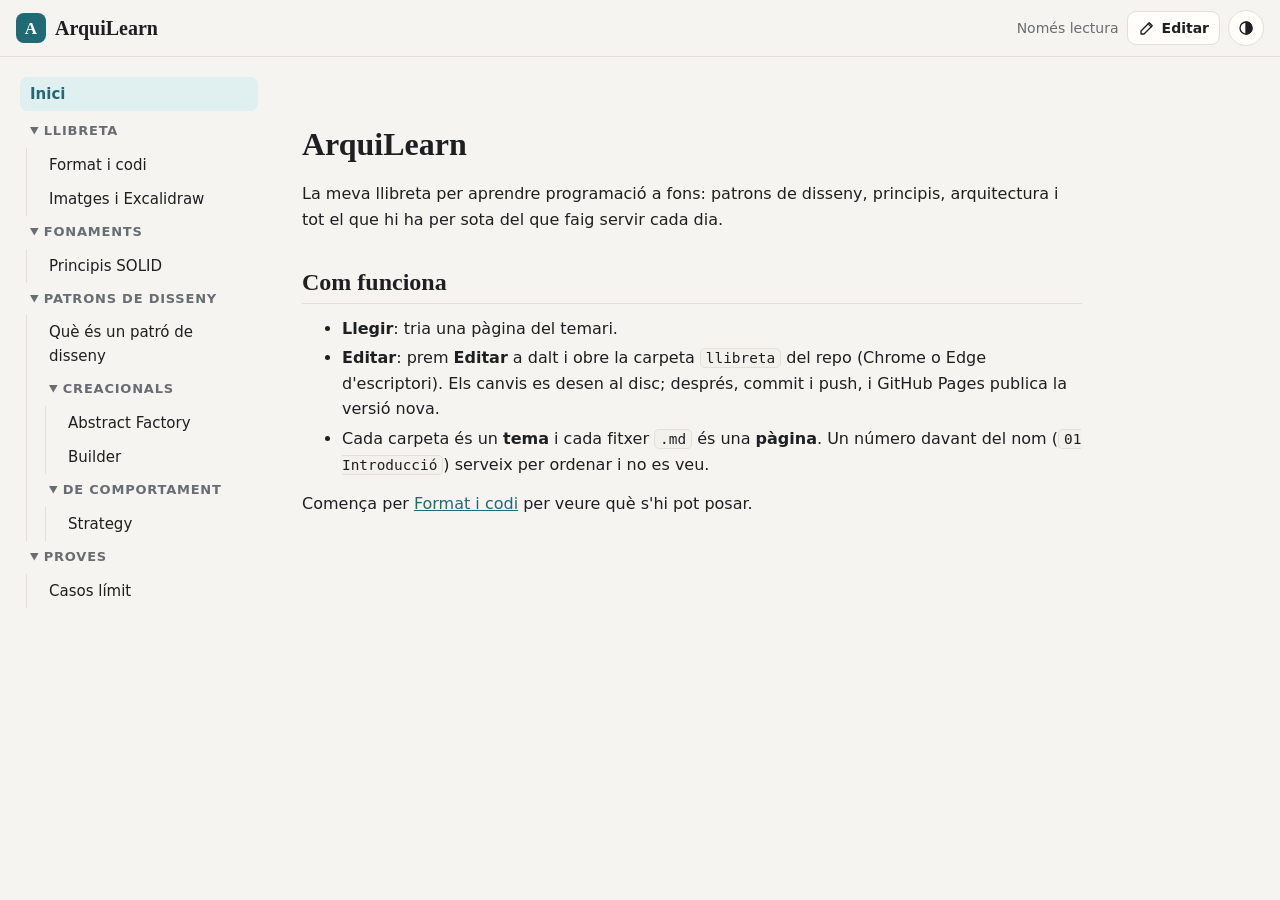
==== index.html @ 18be18cd "First commit" ====
<!DOCTYPE html>
<html lang="ca">
<head>
<meta charset="utf-8">
<meta name="viewport" content="width=device-width, initial-scale=1, viewport-fit=cover">
<meta name="color-scheme" content="light dark">
<meta name="description" content="Llibreta d'aprenentatge: programació, patrons de disseny i arquitectura.">
<title>ArquiLearn</title>
<link rel="icon" type="image/svg+xml" href="assets/favicon.svg">
<link rel="stylesheet" href="css/styles.css?v=3">
<script>
  // Tema abans de pintar, perquè no parpellegi (la mateixa clau que Prefs.theme, a js/prefs.js).
  try { const th = localStorage.getItem('arqui:tema'); if (th) document.documentElement.dataset.theme = th; } catch {}
</script>
</head>
<body>
<header class="top">
  <a class="brand" href="#/"><span class="brand-k" aria-hidden="true">A</span>ArquiLearn</a>
  <div class="top-tools">
    <div id="mode" class="mode"></div>
    <button type="button" id="themeBtn" class="icon-btn" title="Tema clar o fosc" aria-label="Tema clar o fosc">
      <svg class="i" viewBox="0 0 24 24" aria-hidden="true"><circle cx="12" cy="12" r="8"/><path d="M12 4a8 8 0 0 1 0 16z" fill="currentColor"/></svg>
    </button>
  </div>
</header>

<div class="layout">
  <aside id="side" class="side" aria-label="Temari"></aside>
  <main id="view" class="main"></main>
</div>

<div id="toast" class="toast" role="status" aria-live="polite" hidden></div>

<script src="vendor/marked.umd.js?v=3"></script>
<script src="vendor/purify.min.js?v=3"></script>
<script src="vendor/highlight.min.js?v=3"></script>
<script src="js/prefs.js?v=3"></script>
<script src="js/util.js?v=3"></script>
<script src="js/temari.js?v=3"></script>
<script src="js/format.js?v=3"></script>
<script src="js/carpeta.js?v=3"></script>
<script src="js/render.js?v=3"></script>
<script src="js/arbre.js?v=3"></script>
<script src="js/pagina.js?v=3"></script>
<script src="js/editor.js?v=3"></script>
<script src="js/nova.js?v=3"></script>
<script src="js/app.js?v=3"></script>
</body>
</html>
---- css/styles.css ----
/* Mobile-first. Colors com a variables; el tema fosc només en canvia els valors. */
:root {
  --bg: #f5f4f0; --panel: #fffefb; --ink: #1d1f22; --mute: #686d74; --line: #e2e0d9; --hover: #eeece6;
  --accent: #1f6a73; --accent-ink: #ffffff; --accent-soft: #e0eff0;
  --warn: #9a620f; --danger: #b3352f;
  --code-bg: #f3f1ec; --code-ink: #24292f;
  --tk-keyword: #a3317a; --tk-string: #1d7a43; --tk-number: #a15c00; --tk-comment: #7b8088;
  --tk-title: #2c5fb3; --tk-type: #8a5300; --tk-attr: #2a6f97; --tk-meta: #6a4bb0;
  --serif: Georgia, "Iowan Old Style", "Times New Roman", serif;
  --sans: system-ui, -apple-system, "Segoe UI", Roboto, sans-serif;
  --mono: ui-monospace, "Cascadia Code", "JetBrains Mono", Consolas, "SF Mono", Menlo, monospace;
  --r: 12px;
  color-scheme: light;
}
:root[data-theme="dark"] {
  --bg: #121416; --panel: #1a1d20; --ink: #e7e5e0; --mute: #9aa0a6; --line: #2c3035; --hover: #23272b;
  --accent: #6cc3c9; --accent-ink: #0f1a1b; --accent-soft: #1d3436;
  --warn: #e3b252; --danger: #ff8a7a;
  --code-bg: #16191c; --code-ink: #dcdfe3;
  --tk-keyword: #f08fc3; --tk-string: #8bd49c; --tk-number: #f2b866; --tk-comment: #7d858e;
  --tk-title: #82aaff; --tk-type: #e5c07b; --tk-attr: #7fc8e8; --tk-meta: #c3a6ff;
  color-scheme: dark;
}

* { box-sizing: border-box; }
[hidden] { display: none !important; }
html { -webkit-text-size-adjust: 100%; }
body { margin: 0; min-height: 100vh; background: var(--bg); color: var(--ink); font: 16px/1.6 var(--sans); }
a { color: var(--accent); }
button, input, select, textarea { font: inherit; color: inherit; }
button { cursor: pointer; }
:focus-visible { outline: 2px solid var(--accent); outline-offset: 2px; }
svg.i {
  width: 18px;
  height: 18px;
  flex: none;
  fill: none;
  stroke: currentColor;
  stroke-width: 1.8;
  stroke-linecap: round;
  stroke-linejoin: round;
}
.h { font: 700 26px/1.2 var(--serif); margin: 0 0 14px; }
.hint { color: var(--mute); font-size: 14px; margin: 6px 0 0; }
.warn { color: var(--warn); font-size: 14px; margin: 8px 0 0; }
.row { display: flex; flex-wrap: wrap; gap: 8px; margin-top: 16px; align-items: center; }
.panel { background: var(--panel); border: 1px solid var(--line); border-radius: var(--r); padding: 18px; }

/* ---------- Botons ---------- */
.btn {
  display: inline-flex; align-items: center; justify-content: center; gap: 6px; padding: 8px 14px;
  border: 1px solid var(--line); border-radius: 9px; background: var(--panel); color: var(--ink);
  font-weight: 600; font-size: 15px; text-decoration: none; white-space: nowrap;
}
.btn:hover { border-color: var(--mute); }
.btn.primary { background: var(--accent); border-color: var(--accent); color: var(--accent-ink); }
.btn:disabled { opacity: .45; cursor: default; }
.btn.small { padding: 5px 10px; font-size: 14px; }
.icon-btn {
  display: inline-grid; place-items: center; width: 36px; height: 36px; flex: none; padding: 0;
  border: 1px solid var(--line); border-radius: 50%; background: var(--panel); color: var(--ink);
}
.icon-btn:hover { border-color: var(--mute); }
.icon-btn.danger { color: var(--danger); }
/* Botons amb estat, un al costat de l'altre (Escriure / Vista prèvia). */
.seg { display: inline-flex; border: 1px solid var(--line); border-radius: 9px; overflow: hidden; }
.seg button { border: 0; background: var(--panel); padding: 6px 12px; font-size: 14px; font-weight: 600; color: var(--mute); }
.seg button[aria-pressed="true"] { background: var(--ink); color: var(--bg); }

/* ---------- Capçalera ---------- */
.top {
  position: sticky; top: 0; z-index: 10; display: flex; align-items: center; gap: 12px;
  padding: 10px 16px; padding-top: calc(10px + env(safe-area-inset-top));
  background: var(--bg); border-bottom: 1px solid var(--line);
}
.brand { display: flex; align-items: center; gap: 9px; color: var(--ink); text-decoration: none; font: 700 20px/1 var(--serif); }
.brand-k {
  display: grid;
  place-items: center;
  width: 30px;
  height: 30px;
  border-radius: 8px;
  background: var(--accent);
  color: var(--accent-ink);
  font: 700 17px/1 var(--serif);
}
.top-tools { margin-left: auto; display: flex; align-items: center; gap: 8px; }
.mode { display: flex; align-items: center; gap: 8px; }
.mode-text { display: none; align-items: center; gap: 5px; color: var(--mute); font-size: 14px; }

/* ---------- Estructura: lateral (temari) + contingut ---------- */
.layout { display: flex; flex-direction: column; max-width: 1280px; margin: 0 auto; }
.main { flex: 1; min-width: 0; padding: 16px; }
.side { display: none; padding: 16px 16px 0; }
/* Al mòbil, el temari només surt a l'inici. */
body[data-screen="home"] .side { display: block; }

.side-new { width: 100%; margin-bottom: 12px; }
.tree, .tree ul { list-style: none; margin: 0; padding: 0; }
.tree .tree { padding-left: 12px; margin-left: 6px; border-left: 1px solid var(--line); }
.tree-home, .tree-page {
  display: block; padding: 5px 10px; border-radius: 8px; color: var(--ink); text-decoration: none; font-size: 15px;
}
.tree-home { font-weight: 600; margin-bottom: 4px; }
.tree-home:hover, .tree-page:hover { background: var(--hover); }
.tree-home.on, .tree-page.on { background: var(--accent-soft); color: var(--accent); font-weight: 600; }
.tree-topic > summary {
  padding: 6px 10px; border-radius: 8px; cursor: pointer; font-size: 13px; font-weight: 700;
  text-transform: uppercase; letter-spacing: .06em; color: var(--mute);
}
.tree-topic > summary:hover { background: var(--hover); }

/* ---------- Pàgina ---------- */
.page-head { display: flex; align-items: center; justify-content: space-between; gap: 10px; min-height: 36px; margin-bottom: 8px; }
.crumbs { display: flex; flex-wrap: wrap; gap: 6px; color: var(--mute); font-size: 14px; }
.crumbs a { color: var(--mute); }
.page-head .btn { margin-left: auto; }

/* El contingut de les pàgines (també la vista prèvia de l'editor). */
.doc { max-width: 780px; overflow-wrap: break-word; }
.doc h1 { font: 700 32px/1.2 var(--serif); margin: 8px 0 18px; }
.doc h2 { font: 700 24px/1.25 var(--serif); margin: 34px 0 12px; padding-bottom: 6px; border-bottom: 1px solid var(--line); }
.doc h3 { font: 700 19px/1.3 var(--sans); margin: 26px 0 8px; }
.doc h4 { font: 700 16px/1.3 var(--sans); margin: 20px 0 6px; }
.doc p, .doc ul, .doc ol { margin: 0 0 14px; }
.doc li + li { margin-top: 4px; }
.doc blockquote {
  margin: 0 0 14px; padding: 10px 16px; border-left: 4px solid var(--accent);
  background: var(--accent-soft); border-radius: 0 10px 10px 0;
}
.doc blockquote > :last-child { margin-bottom: 0; }
.doc hr { border: 0; border-top: 1px solid var(--line); margin: 28px 0; }
.doc kbd {
  font: 600 .82em var(--mono); padding: 1px 6px; border: 1px solid var(--line); border-bottom-width: 2px;
  border-radius: 5px; background: var(--panel);
}
.doc mark { background: var(--accent-soft); color: inherit; padding: 0 3px; border-radius: 3px; }
/* Llista de tasques (- [x] …): la casella fa de pic. */
.doc li:has(> input[type="checkbox"]) { list-style: none; margin-left: -1.3em; }
.doc li > input[type="checkbox"] { margin: 0 6px 0 0; accent-color: var(--accent); }
/* Desplegables (<details>), per exemple per a les respostes de les preguntes de repàs. */
.doc details { margin: 0 0 12px; padding: 10px 14px; border: 1px solid var(--line); border-radius: 10px; background: var(--panel); }
.doc details > summary { cursor: pointer; font-weight: 600; }
.doc details[open] > summary { margin-bottom: 8px; }
.doc details > :last-child { margin-bottom: 0; }
.doc img { max-width: 100%; height: auto; border-radius: 8px; }
.doc .img-missing { display: inline-block; padding: 10px; border: 1px dashed var(--danger); border-radius: 8px; color: var(--danger); font-size: 14px; }
:root[data-theme="dark"] .doc img.svg { background: #f4f2ee; padding: 8px; }
.doc table { display: block; max-width: 100%; overflow-x: auto; border-collapse: collapse; margin: 0 0 16px; font-size: 15px; }
.doc th, .doc td { border: 1px solid var(--line); padding: 6px 12px; text-align: left; vertical-align: top; }
.doc th { background: var(--hover); }
.doc :not(pre) > code {
  font: .9em var(--mono); background: var(--code-bg); border: 1px solid var(--line); border-radius: 5px; padding: 1px 5px;
}

/* ---------- Codi ---------- */
.doc figure.code { margin: 0 0 16px; border: 1px solid var(--line); border-radius: 10px; overflow: hidden; background: var(--code-bg); }
.doc figure.code figcaption {
  padding: 4px 12px; border-bottom: 1px solid var(--line); color: var(--mute);
  font: 600 12px/1.6 var(--mono); text-transform: lowercase;
}
.doc pre { margin: 0; padding: 12px 14px; overflow-x: auto; }
.doc pre code { font: 14px/1.55 var(--mono); color: var(--code-ink); tab-size: 4; font-variant-ligatures: none; }
.hljs-keyword, .hljs-selector-tag, .hljs-built_in, .hljs-literal, .hljs-doctag { color: var(--tk-keyword); }
.hljs-string, .hljs-regexp, .hljs-addition, .hljs-template-tag { color: var(--tk-string); }
.hljs-number, .hljs-symbol, .hljs-bullet { color: var(--tk-number); }
.hljs-comment, .hljs-quote { color: var(--tk-comment); font-style: italic; }
.hljs-title, .hljs-section, .hljs-name { color: var(--tk-title); }
.hljs-type, .hljs-class .hljs-title, .hljs-title.class_ { color: var(--tk-type); }
.hljs-attr, .hljs-attribute, .hljs-variable, .hljs-property, .hljs-params { color: var(--tk-attr); }
.hljs-meta, .hljs-selector-class, .hljs-selector-id, .hljs-tag { color: var(--tk-meta); }
.hljs-deletion { color: var(--danger); }
.hljs-emphasis { font-style: italic; }
.hljs-strong { font-weight: 700; }

/* ---------- Editor ---------- */
.ed-head { display: flex; flex-wrap: wrap; align-items: center; gap: 10px; margin-bottom: 10px; }
.ed-path { flex: 1 1 100%; margin: 0; color: var(--mute); font: 13px var(--mono); overflow-wrap: anywhere; }
.ed-actions { display: flex; align-items: center; gap: 8px; margin-left: auto; }
.ed-tools {
  display: flex; flex-wrap: wrap; gap: 4px; padding: 6px; margin-bottom: 10px;
  background: var(--panel); border: 1px solid var(--line); border-radius: 10px;
}
.ed-tools button {
  display: inline-grid; place-items: center; min-width: 36px; height: 34px; padding: 0 8px;
  border: 0; border-radius: 7px; background: none; font: 600 14px var(--mono);
}
.ed-tools button:hover { background: var(--hover); }
.ed-tools [data-tool="bold"] { font-family: var(--sans); font-weight: 800; }
.ed-tools [data-tool="italic"] { font-family: var(--serif); font-style: italic; }
.ed-split { display: grid; gap: 16px; }
.ed-text {
  width: 100%; min-height: 65vh; padding: 14px; resize: vertical; border: 1px solid var(--line); border-radius: 10px;
  background: var(--panel); font: 14.5px/1.6 var(--mono); tab-size: 4;
  font-variant-ligatures: none; /* que >= es vegi tal com s'escriu, no com a ≥ */
}
.ed-preview {
  min-height: 65vh; padding: 4px 18px 18px; border: 1px dashed var(--line); border-radius: 10px; background: var(--panel);
}
.ed-split[data-tab="write"] .ed-preview, .ed-split[data-tab="preview"] .ed-text { display: none; }

/* ---------- Pàgina nova ---------- */
.new-form { max-width: 560px; }
.new-form label { display: block; margin-top: 16px; font-weight: 600; }
.new-form input {
  display: block; width: 100%; margin-top: 6px; padding: 9px 12px;
  border: 1px solid var(--line); border-radius: 9px; background: var(--bg); font-weight: 400;
}
.new-form code { font: .9em var(--mono); }

/* ---------- Avisos ---------- */
.toast {
  position: fixed; left: 50%; bottom: calc(20px + env(safe-area-inset-bottom)); z-index: 20; transform: translateX(-50%);
  max-width: calc(100% - 32px); padding: 9px 16px; border-radius: 10px; background: var(--ink); color: var(--bg);
  font-size: 14px; font-weight: 600; box-shadow: 0 6px 20px rgba(0, 0, 0, .2);
}

/* ---------- Pantalles grans ---------- */
@media (min-width: 640px) {
  .mode-text { display: inline-flex; }
  .ed-path { flex: 1 1 auto; }
}
@media (min-width: 900px) {
  .layout { flex-direction: row; align-items: flex-start; }
  .side, body[data-screen="home"] .side {
    display: block; position: sticky; top: 57px; width: 270px; flex: none;
    max-height: calc(100vh - 57px); overflow-y: auto; padding: 20px 12px 20px 20px;
  }
  .main { padding: 24px 32px 48px; }
  /* L'editor fa servir tota l'amplada, amb el text i la vista prèvia de costat. */
  body[data-screen="edit"] .side { display: none; }
  .ed-tabs { display: none; }
  .ed-split, .ed-split[data-tab] { grid-template-columns: 1fr 1fr; }
  .ed-split[data-tab] .ed-text, .ed-split[data-tab] .ed-preview { display: block; height: calc(100vh - 210px); min-height: 400px; }
  .ed-text { resize: none; }
  .ed-preview { overflow-y: auto; }
}
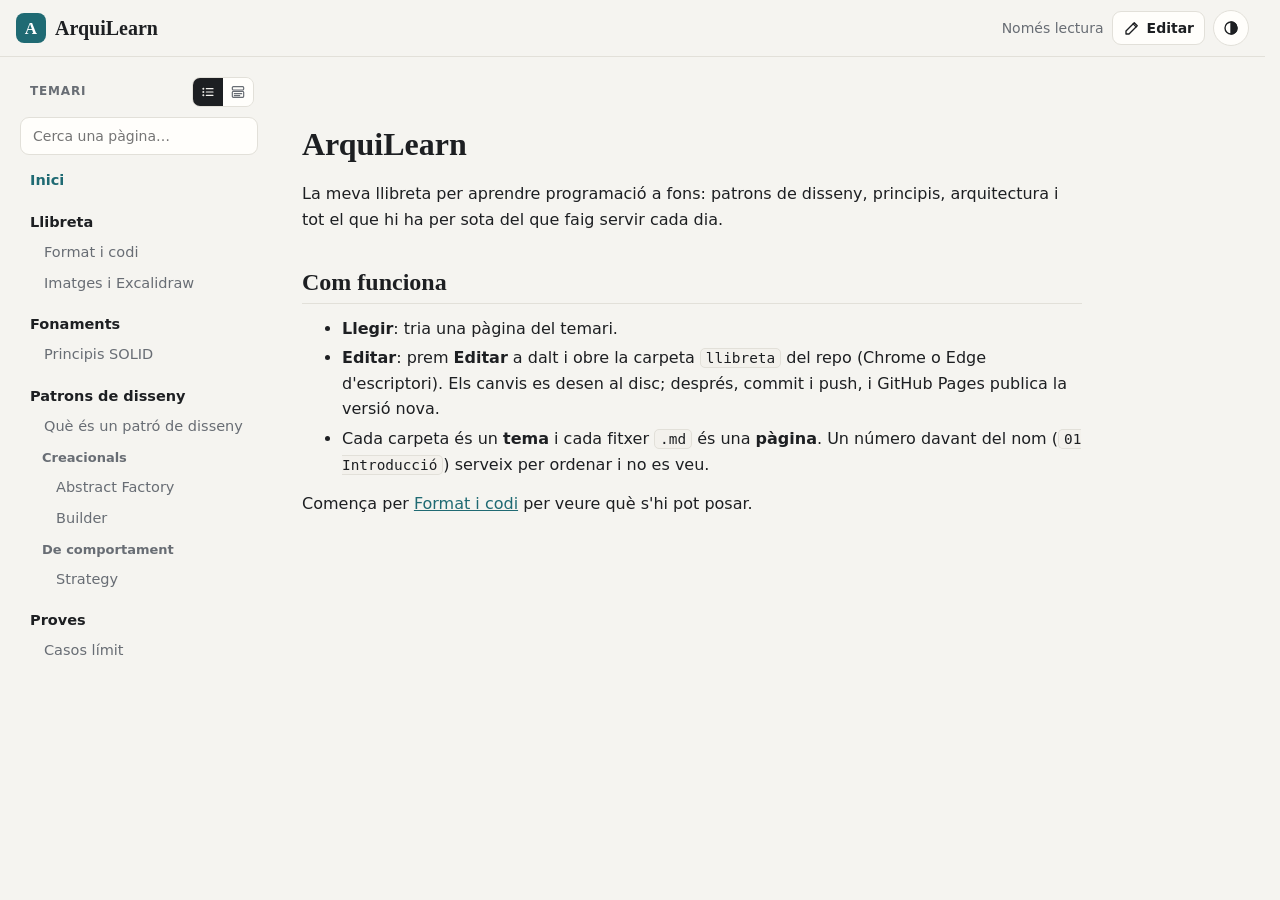
==== commit 288e17ba: "Fix: no flicker or shift when changing pages - New screen is rendered off-view and swapped in at onc" ====
--- a/index.html
+++ b/index.html
@@ -7,7 +7,7 @@
 <meta name="description" content="Llibreta d'aprenentatge: programació, patrons de disseny i arquitectura.">
 <title>ArquiLearn</title>
 <link rel="icon" type="image/svg+xml" href="assets/favicon.svg">
-<link rel="stylesheet" href="css/styles.css?v=3">
+<link rel="stylesheet" href="css/styles.css?v=5">
 <script>
   // Tema abans de pintar, perquè no parpellegi (la mateixa clau que Prefs.theme, a js/prefs.js).
   try { const th = localStorage.getItem('arqui:tema'); if (th) document.documentElement.dataset.theme = th; } catch {}
@@ -31,19 +31,19 @@
 
 <div id="toast" class="toast" role="status" aria-live="polite" hidden></div>
 
-<script src="vendor/marked.umd.js?v=3"></script>
-<script src="vendor/purify.min.js?v=3"></script>
-<script src="vendor/highlight.min.js?v=3"></script>
-<script src="js/prefs.js?v=3"></script>
-<script src="js/util.js?v=3"></script>
-<script src="js/temari.js?v=3"></script>
-<script src="js/format.js?v=3"></script>
-<script src="js/carpeta.js?v=3"></script>
-<script src="js/render.js?v=3"></script>
-<script src="js/arbre.js?v=3"></script>
-<script src="js/pagina.js?v=3"></script>
-<script src="js/editor.js?v=3"></script>
-<script src="js/nova.js?v=3"></script>
-<script src="js/app.js?v=3"></script>
+<script src="vendor/marked.umd.js?v=5"></script>
+<script src="vendor/purify.min.js?v=5"></script>
+<script src="vendor/highlight.min.js?v=5"></script>
+<script src="js/prefs.js?v=5"></script>
+<script src="js/util.js?v=5"></script>
+<script src="js/temari.js?v=5"></script>
+<script src="js/format.js?v=5"></script>
+<script src="js/carpeta.js?v=5"></script>
+<script src="js/render.js?v=5"></script>
+<script src="js/arbre.js?v=5"></script>
+<script src="js/pagina.js?v=5"></script>
+<script src="js/editor.js?v=5"></script>
+<script src="js/nova.js?v=5"></script>
+<script src="js/app.js?v=5"></script>
 </body>
 </html>
--- a/css/styles.css
+++ b/css/styles.css
@@ -24,7 +24,8 @@
 
 * { box-sizing: border-box; }
 [hidden] { display: none !important; }
-html { -webkit-text-size-adjust: 100%; }
+/* Sempre hi ha lloc per a la barra de desplaçament: si no, en aparèixer, tot es mou cap a l'esquerra. */
+html { -webkit-text-size-adjust: 100%; scrollbar-gutter: stable; }
 body { margin: 0; min-height: 100vh; background: var(--bg); color: var(--ink); font: 16px/1.6 var(--sans); }
 a { color: var(--accent); }
 button, input, select, textarea { font: inherit; color: inherit; }
@@ -95,20 +96,64 @@
 /* Al mòbil, el temari només surt a l'inici. */
 body[data-screen="home"] .side { display: block; }
 
-.side-new { width: 100%; margin-bottom: 12px; }
-.tree, .tree ul { list-style: none; margin: 0; padding: 0; }
-.tree .tree { padding-left: 12px; margin-left: 6px; border-left: 1px solid var(--line); }
-.tree-home, .tree-page {
-  display: block; padding: 5px 10px; border-radius: 8px; color: var(--ink); text-decoration: none; font-size: 15px;
-}
-.tree-home { font-weight: 600; margin-bottom: 4px; }
-.tree-home:hover, .tree-page:hover { background: var(--hover); }
-.tree-home.on, .tree-page.on { background: var(--accent-soft); color: var(--accent); font-weight: 600; }
-.tree-topic > summary {
-  padding: 6px 10px; border-radius: 8px; cursor: pointer; font-size: 13px; font-weight: 700;
-  text-transform: uppercase; letter-spacing: .06em; color: var(--mute);
-}
-.tree-topic > summary:hover { background: var(--hover); }
+/* Capçalera del lateral: «Temari», els dos modes i el + de pàgina nova. */
+.side-head { display: flex; align-items: center; gap: 6px; padding: 0 4px 10px 10px; }
+.side-title { margin-right: auto; font-size: 12px; font-weight: 700; letter-spacing: .07em; text-transform: uppercase; color: var(--mute); }
+.side-modes { display: inline-flex; border: 1px solid var(--line); border-radius: 8px; overflow: hidden; }
+.side-modes button { display: inline-grid; place-items: center; width: 30px; height: 28px; padding: 0; border: 0; background: var(--panel); color: var(--mute); }
+.side-modes button[aria-pressed="true"] { background: var(--ink); color: var(--bg); }
+.side-modes svg.i, .side-add svg.i { width: 16px; height: 16px; }
+.side-add {
+  display: inline-grid; place-items: center; width: 30px; height: 30px; border: 1px solid var(--line); border-radius: 8px;
+  background: var(--panel); color: var(--ink);
+}
+.side-add:hover { border-color: var(--accent); color: var(--accent); }
+.side-search {
+  width: 100%; margin-bottom: 10px; padding: 7px 12px; border: 1px solid var(--line); border-radius: 9px;
+  background: var(--panel); font-size: 14px;
+}
+.side .hint { padding: 0 10px; }
+
+/* Arbre, comú als dos modes */
+.tree { list-style: none; margin: 0; padding: 0; }
+.tree-home, .tree-page { display: block; padding: 4px 10px; color: var(--mute); text-decoration: none; font-size: 14.5px; }
+.tree-home { color: var(--ink); font-weight: 600; }
+.tree-home:hover, .tree-page:hover { color: var(--ink); }
+.tree-home.on, .tree-page.on { color: var(--accent); font-weight: 600; }
+.tree-name { font-size: 14.5px; font-weight: 600; color: var(--ink); }
+
+/* A · Tot obert: sense desplegables; la pàgina oberta porta una ratlla de color a l'esquerra. */
+.tree-open .tree-topic { margin-top: 12px; }
+.tree-open .tree-name { padding: 2px 10px 3px; }
+.tree-open .tree .tree-topic { margin-top: 4px; }
+.tree-open .tree .tree-name { padding-left: 22px; font-size: 13px; color: var(--mute); }
+.tree-open .tree-page { padding-left: 22px; border-left: 2px solid transparent; }
+.tree-open .tree .tree .tree-page { padding-left: 34px; }
+.tree-open .tree .tree .tree .tree-name { padding-left: 34px; }
+.tree-open .tree .tree .tree .tree-page { padding-left: 46px; }
+.tree-open .tree-page.on { border-left-color: var(--accent); }
+
+/* B · Acordió: cada tema principal es plega; els subtemes són etiquetes petites. */
+.tree-accordion > .tree-topic { margin-top: 3px; }
+.tree-fold { border-radius: 10px; }
+.tree-fold[open] { background: var(--panel); }
+.tree-fold > summary {
+  display: flex; align-items: center; gap: 8px; padding: 6px 10px; border-radius: 10px; cursor: pointer; list-style: none;
+}
+.tree-fold > summary::-webkit-details-marker { display: none; }
+.tree-fold > summary:hover { background: var(--hover); }
+.tree-chev { width: 10px; color: var(--mute); transition: transform .15s; }
+.tree-fold[open] > summary .tree-chev { transform: rotate(90deg); }
+.tree-count {
+  margin-left: auto; padding: 0 8px; border-radius: 999px; background: var(--hover); color: var(--mute);
+  font-size: 12px; font-variant-numeric: tabular-nums;
+}
+.tree-fold > .tree { padding: 0 6px 8px; }
+.tree-accordion .tree-label { display: block; padding: 8px 10px 2px 28px; font-size: 12px; font-weight: 600; color: var(--mute); }
+.tree-accordion .tree-page { padding-left: 28px; border-radius: 8px; color: var(--ink); }
+.tree-accordion .tree-page:hover { background: var(--hover); }
+.tree-accordion .tree-page.on { background: var(--accent-soft); }
+@media (prefers-reduced-motion: reduce) { .tree-chev { transition: none; } }
 
 /* ---------- Pàgina ---------- */
 .page-head { display: flex; align-items: center; justify-content: space-between; gap: 10px; min-height: 36px; margin-bottom: 8px; }
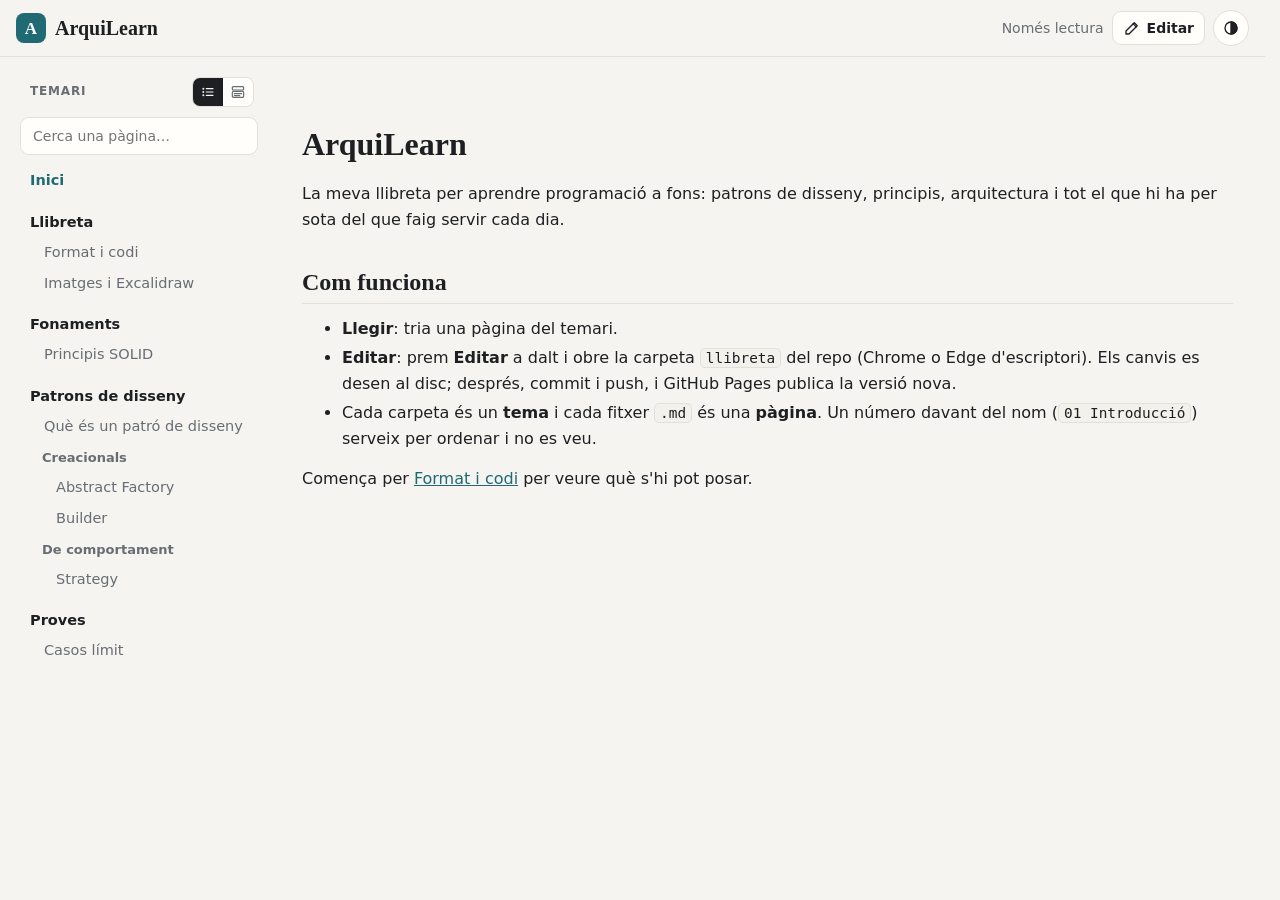
==== commit b7ffc481: "Add: wider centered layout on desktop (content up to 1100px), mobile unchanged" ====
--- a/index.html
+++ b/index.html
@@ -7,7 +7,7 @@
 <meta name="description" content="Llibreta d'aprenentatge: programació, patrons de disseny i arquitectura.">
 <title>ArquiLearn</title>
 <link rel="icon" type="image/svg+xml" href="assets/favicon.svg">
-<link rel="stylesheet" href="css/styles.css?v=5">
+<link rel="stylesheet" href="css/styles.css?v=8">
 <script>
   // Tema abans de pintar, perquè no parpellegi (la mateixa clau que Prefs.theme, a js/prefs.js).
   try { const th = localStorage.getItem('arqui:tema'); if (th) document.documentElement.dataset.theme = th; } catch {}
@@ -31,19 +31,19 @@
 
 <div id="toast" class="toast" role="status" aria-live="polite" hidden></div>
 
-<script src="vendor/marked.umd.js?v=5"></script>
-<script src="vendor/purify.min.js?v=5"></script>
-<script src="vendor/highlight.min.js?v=5"></script>
-<script src="js/prefs.js?v=5"></script>
-<script src="js/util.js?v=5"></script>
-<script src="js/temari.js?v=5"></script>
-<script src="js/format.js?v=5"></script>
-<script src="js/carpeta.js?v=5"></script>
-<script src="js/render.js?v=5"></script>
-<script src="js/arbre.js?v=5"></script>
-<script src="js/pagina.js?v=5"></script>
-<script src="js/editor.js?v=5"></script>
-<script src="js/nova.js?v=5"></script>
-<script src="js/app.js?v=5"></script>
+<script src="vendor/marked.umd.js?v=8"></script>
+<script src="vendor/purify.min.js?v=8"></script>
+<script src="vendor/highlight.min.js?v=8"></script>
+<script src="js/prefs.js?v=8"></script>
+<script src="js/util.js?v=8"></script>
+<script src="js/temari.js?v=8"></script>
+<script src="js/format.js?v=8"></script>
+<script src="js/carpeta.js?v=8"></script>
+<script src="js/render.js?v=8"></script>
+<script src="js/arbre.js?v=8"></script>
+<script src="js/pagina.js?v=8"></script>
+<script src="js/editor.js?v=8"></script>
+<script src="js/nova.js?v=8"></script>
+<script src="js/app.js?v=8"></script>
 </body>
 </html>
--- a/css/styles.css
+++ b/css/styles.css
@@ -25,7 +25,7 @@
 * { box-sizing: border-box; }
 [hidden] { display: none !important; }
 /* Sempre hi ha lloc per a la barra de desplaçament: si no, en aparèixer, tot es mou cap a l'esquerra. */
-html { -webkit-text-size-adjust: 100%; scrollbar-gutter: stable; }
+html { -webkit-text-size-adjust: 100%; scrollbar-gutter: stable; background: var(--bg); } /* el fons també sota la barra */
 body { margin: 0; min-height: 100vh; background: var(--bg); color: var(--ink); font: 16px/1.6 var(--sans); }
 a { color: var(--accent); }
 button, input, select, textarea { font: inherit; color: inherit; }
@@ -90,7 +90,7 @@
 .mode-text { display: none; align-items: center; gap: 5px; color: var(--mute); font-size: 14px; }
 
 /* ---------- Estructura: lateral (temari) + contingut ---------- */
-.layout { display: flex; flex-direction: column; max-width: 1280px; margin: 0 auto; }
+.layout { display: flex; flex-direction: column; }
 .main { flex: 1; min-width: 0; padding: 16px; }
 .side { display: none; padding: 16px 16px 0; }
 /* Al mòbil, el temari només surt a l'inici. */
@@ -266,7 +266,9 @@
   .ed-path { flex: 1 1 auto; }
 }
 @media (min-width: 900px) {
-  .layout { flex-direction: row; align-items: flex-start; }
+  /* A l'ordinador: el lateral i el text (fins a 1100 px) com un sol bloc centrat a la pantalla. Al mòbil, tot és a tota l'amplada. */
+  .doc { max-width: 1100px; }
+  .layout { flex-direction: row; align-items: flex-start; max-width: 1450px; margin: 0 auto; }
   .side, body[data-screen="home"] .side {
     display: block; position: sticky; top: 57px; width: 270px; flex: none;
     max-height: calc(100vh - 57px); overflow-y: auto; padding: 20px 12px 20px 20px;
